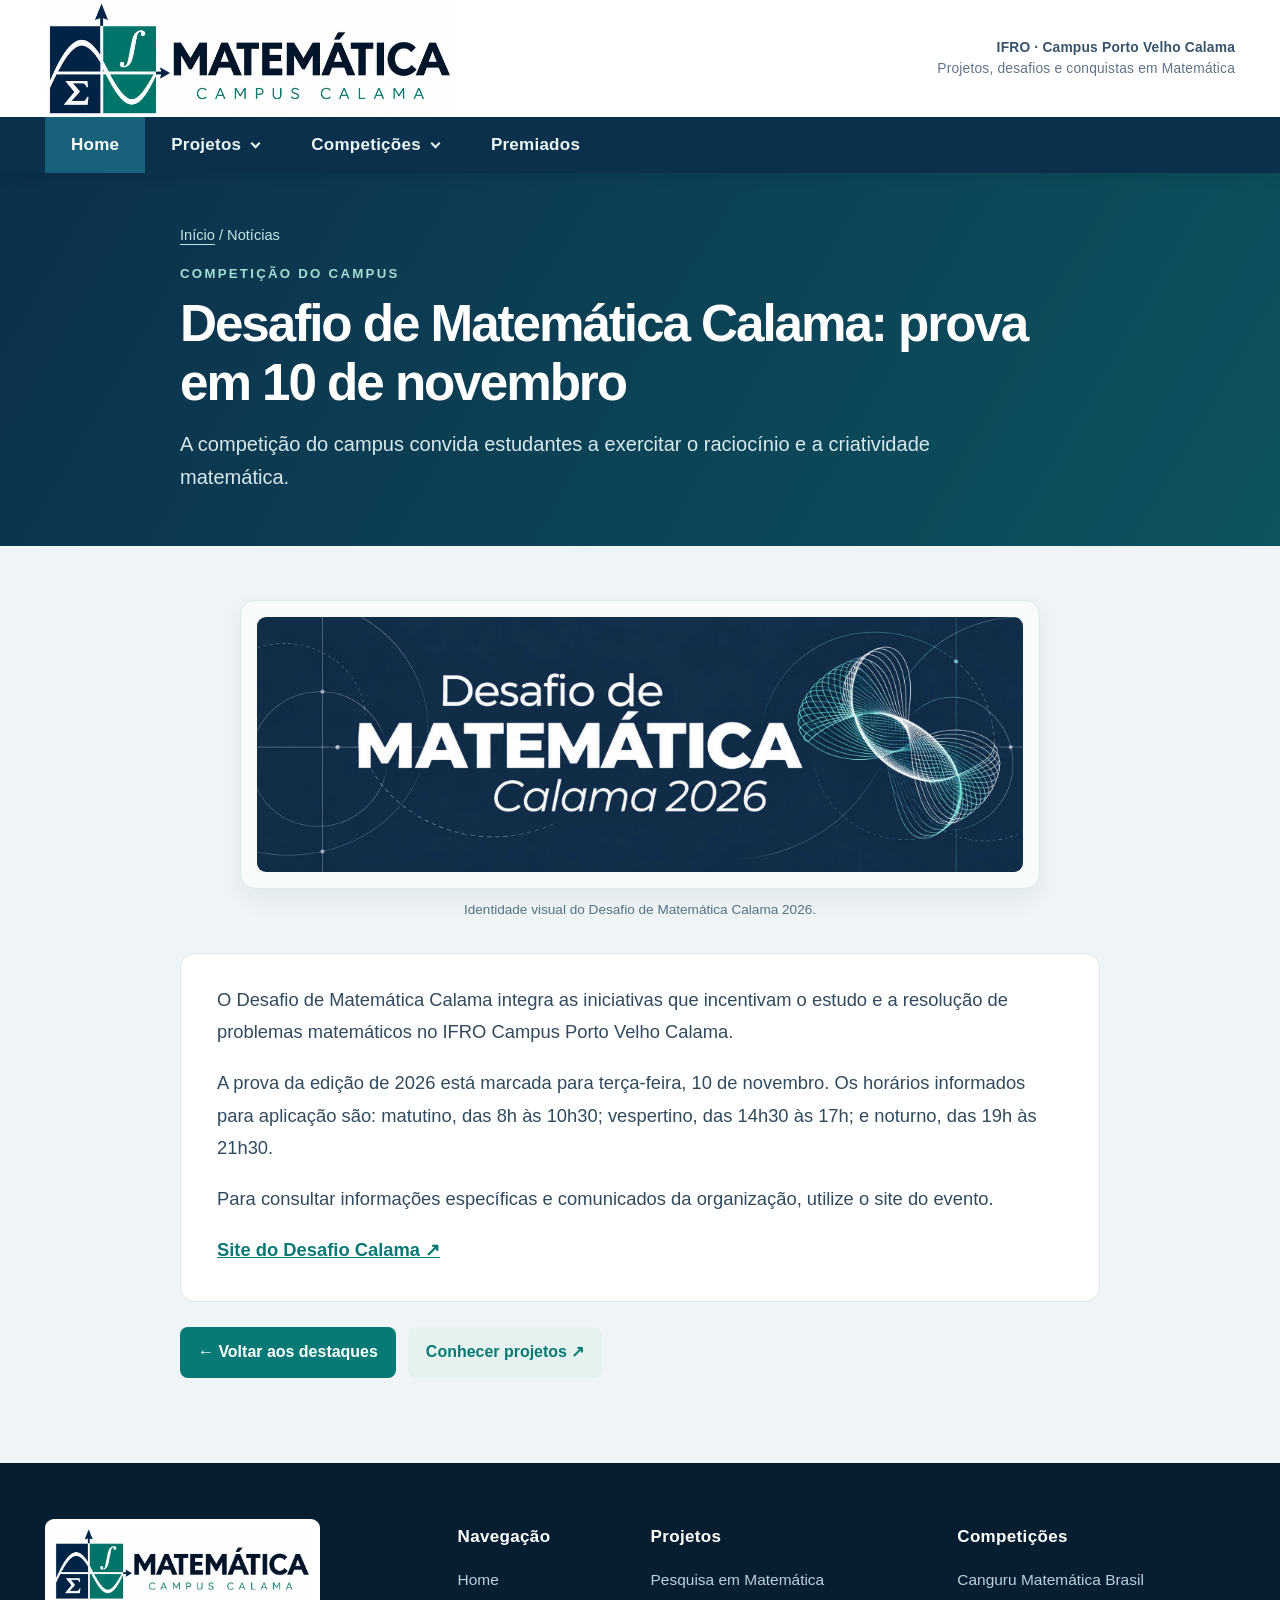
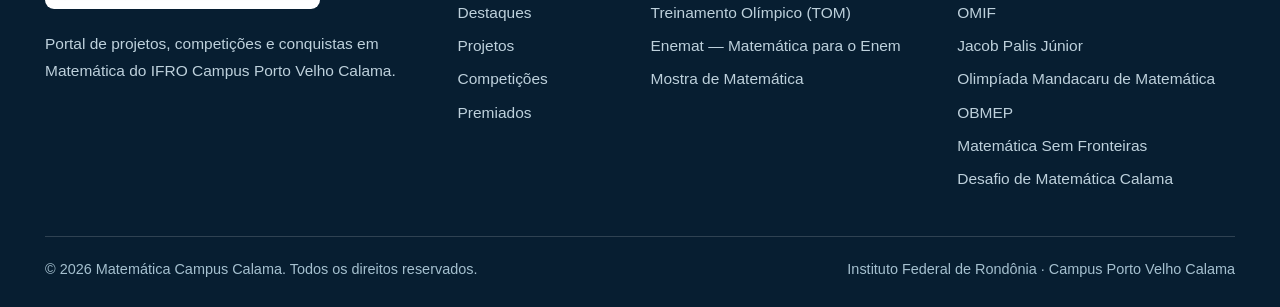
==== noticia.html @ 4b0369ba "Versão Inicial" ====
<!DOCTYPE html>

<html lang="pt-BR">
<head>
<meta charset="utf-8"/>
<meta content="width=device-width, initial-scale=1" name="viewport"/>
<meta content="#0a2941" name="theme-color"/>
<meta content="Projetos, competições e notícias da Matemática no IFRO Campus Porto Velho Calama. Conheça o TOM, as olimpíadas e o Desafio Calama." name="description"/>
<title>Notícia | Matemática Campus Calama</title>
<link href="style.css" rel="stylesheet"/>
<link as_="image" href="imagens/logo-matematica-calama.webp" rel="preload"/></head>
<body>
<a class="skip-link" href="#conteudo">Pular para o conteúdo</a>
<!-- Cabeçalho sem a antiga barra superior -->
<header class="site-header" id="inicio">
<div class="container header-body">
<a aria-label="Matemática Campus Calama — início" class="brand" href="index.html">
<img alt="Matemática Campus Calama" height="458" src="imagens/logo-matematica-calama.webp" width="1600"/>
</a>
<div class="header-caption">
<strong>IFRO · Campus Porto Velho Calama</strong>
<span>Projetos, desafios e conquistas em Matemática</span>
</div>
<button aria-controls="main-navigation" aria-expanded="false" aria-label="Abrir menu" class="mobile-toggle" type="button">
<span></span><span></span><span></span>
</button>
</div>
<nav aria-label="Navegação principal" class="site-nav" id="main-navigation">
<div class="container">
<ul class="nav-list">
<li class="nav-item"><a aria-current="page" class="nav-link active" href="index.html">Home</a></li>
<li class="nav-item has-dropdown">
<button aria-controls="menu-projetos" aria-expanded="false" class="nav-link nav-button" data-menu-toggle="" type="button">Projetos <span aria-hidden="true" class="chevron"></span></button>
<div class="dropdown-panel" id="menu-projetos">
<div class="menu-group"><strong>Pesquisa</strong><a data-pending-page="Pesquisa em Matemática" href="pesquisa.html">Em breve</a></div>
<div class="menu-group"><strong>Ensino</strong><a href="tom.html">Treinamento Olímpico em Matemática (TOM)</a><a data-pending-page="Enemat — Matemática para o Enem" href="enemat-matematica-enem.html">Enemat — Matemática para o Enem</a></div>
<div class="menu-group"><strong>Extensão</strong><a data-pending-page="Mostra de Matemática" href="mostra-matematica.html">Mostra de Matemática (Dia Nacional da Matemática)</a></div>
</div>
</li>
<li class="nav-item has-dropdown">
<button aria-controls="menu-competicoes" aria-expanded="false" class="nav-link nav-button" data-menu-toggle="" type="button">Competições <span aria-hidden="true" class="chevron"></span></button>
<div class="dropdown-panel competition-dropdown" id="menu-competicoes">
<a data-pending-page="Concurso Canguru de Matemática Brasil" href="canguru.html">Concurso Canguru de Matemática Brasil</a>
<a data-pending-page="Olimpíada de Matemática das Instituições Federais (OMIF)" href="omif.html">Olimpíada de Matemática das Instituições Federais (OMIF)</a>
<a data-pending-page="Competição Jacob Palis Júnior" href="jacob-palis-junior.html">Competição Jacob Palis Júnior</a>
<a data-pending-page="Olimpíada Mandacaru de Matemática" href="olimpiada-mandacaru.html">Olimpíada Mandacaru de Matemática</a>
<a data-pending-page="OBMEP" href="obmep.html">Olimpíada Brasileira de Matemática das Escolas Públicas (OBMEP)</a>
<a data-pending-page="Matemática Sem Fronteiras" href="matematica-sem-fronteiras.html">Matemática Sem Fronteiras</a>
<a data-alt-url="https://desafiomatematicacalama.netlify.app/" data-pending-page="Desafio de Matemática Calama" href="desafio-calama.html">Desafio de Matemática Calama</a>
</div>
</li>
<li class="nav-item"><a class="nav-link" data-pending-page="Premiados" href="premiados.html">Premiados</a></li>
</ul>
</div>
</nav>
</header>

<main id="conteudo">
<section class="story-hero"><div class="container story-container">
<p class="breadcrumbs"><a href="index.html#destaques">Início</a> / Notícias</p>
<p class="eyebrow light" id="story-category">MATEMÁTICA NO IFRO CALAMA</p>
<h1 id="story-title">Notícias</h1>
<p class="story-lead" id="story-lead">Atividades e notícias do Campus Calama.</p>
</div></section>
<section class="story-section"><div class="container story-container">

  <div class="story-image-frame">
    <img alt="" class="story-image" decoding="async"
         id="story-image" loading="eager"/>
</div>

<p class="story-caption" id="story-caption"></p>
<article class="story-article" id="story-content"></article>
<nav aria-label="Links relacionados" class="story-actions">
<a href="index.html#destaques">← Voltar aos destaques</a>
<a href="index.html#projetos">Conhecer projetos ↗</a>
</nav>
</div></section>
</main><footer class="footer">
<div class="container footer-layout">
<div class="footer-brand">
<img alt="Matemática Campus Calama" height="458" src="imagens/logo-matematica-calama.webp" width="1600"/>
<p>Portal de projetos, competições e conquistas em Matemática do IFRO Campus Porto Velho Calama.</p>
</div>
<div class="footer-col">
<h2>Navegação</h2>
<a href="index.html">Home</a>
<a href="#destaques">Destaques</a>
<a href="#projetos">Projetos</a>
<a href="#competicoes">Competições</a>
<a data-pending-page="Premiados" href="premiados.html">Premiados</a>
</div>
<div class="footer-col">
<h2>Projetos</h2>
<a data-pending-page="Pesquisa em Matemática" href="pesquisa.html">Pesquisa em Matemática</a>
<a href="tom.html">Treinamento Olímpico (TOM)</a>
<a data-pending-page="Enemat — Matemática para o Enem" href="enemat-matematica-enem.html">Enemat — Matemática para o Enem</a>
<a data-pending-page="Mostra de Matemática" href="mostra-matematica.html">Mostra de Matemática</a>
</div>
<div class="footer-col footer-competitions">
<h2>Competições</h2>
<a data-pending-page="Concurso Canguru de Matemática Brasil" href="canguru.html">Canguru Matemática Brasil</a>
<a data-pending-page="Olimpíada de Matemática das Instituições Federais (OMIF)" href="omif.html">OMIF</a>
<a data-pending-page="Competição Jacob Palis Júnior" href="jacob-palis-junior.html">Jacob Palis Júnior</a>
<a data-pending-page="Olimpíada Mandacaru de Matemática" href="olimpiada-mandacaru.html">Olimpíada Mandacaru de Matemática</a>
<a data-pending-page="OBMEP" href="obmep.html">OBMEP</a>
<a data-pending-page="Matemática Sem Fronteiras" href="matematica-sem-fronteiras.html">Matemática Sem Fronteiras</a>
<a data-alt-url="https://desafiomatematicacalama.netlify.app/" data-pending-page="Desafio de Matemática Calama" href="desafio-calama.html">Desafio de Matemática Calama</a>
</div>
</div>
<div class="container footer-bottom">
<span>© <span id="copyright-year">2026</span> Matemática Campus Calama. Todos os direitos reservados.</span>
<span>Instituto Federal de Rondônia · Campus Porto Velho Calama</span>
</div>
</footer>
<!-- Para páginas ainda não criadas: mantém os links planejados sem apresentar erro 404. -->
<dialog aria-labelledby="pending-title" class="pending-dialog" id="pending-dialog">
<button aria-label="Fechar aviso" class="dialog-close" data-close-dialog="" type="button">×</button>
<div aria-hidden="true" class="dialog-symbol">∑</div>
<p class="eyebrow">MATEMÁTICA CAMPUS CALAMA</p>
<h2 id="pending-title">Página em preparação</h2>
<p>Estamos preparando a página <strong id="pending-name"></strong> para reunir informações, orientações e links úteis.</p>
<div class="dialog-actions"><a class="button button-navy" hidden="" href="#" id="pending-alt" rel="noopener noreferrer" target="_blank">Visitar site do evento ↗</a><button class="button button-light" data-close-dialog="" type="button">Voltar à página</button></div>
</dialog>

<script>(() => {
  const artigos = {
    'desafio-2026': {
      categoria:'COMPETIÇÃO DO CAMPUS',
      titulo:'Desafio de Matemática Calama: prova em 10 de novembro',
      subtitulo:'A competição do campus convida estudantes a exercitar o raciocínio e a criatividade matemática.',
      imagem:'imagens/desafio-calama-banner.webp',
      legenda:'Identidade visual do Desafio de Matemática Calama 2026.',
      largo:true,
      paragrafos:[
        'O Desafio de Matemática Calama integra as iniciativas que incentivam o estudo e a resolução de problemas matemáticos no IFRO Campus Porto Velho Calama.',
        'A prova da edição de 2026 está marcada para terça-feira, 10 de novembro. Os horários informados para aplicação são: matutino, das 8h às 10h30; vespertino, das 14h30 às 17h; e noturno, das 19h às 21h30.',
        'Para consultar informações específicas e comunicados da organização, utilize o site do evento.'
      ],
      link:{url:'https://desafiomatematicacalama.netlify.app/',texto:'Site do Desafio Calama ↗'}
    },
    'tom': {
      categoria:'PROJETO DE ENSINO',
      titulo:'TOM: Treinamento Olímpico em Matemática',
      subtitulo:'Treinamento extracurricular de Matemática com ênfase na resolução de problemas.',
      imagem:'imagens/tom.jpeg',
      legenda:'Registro de atividade com estudantes e professores no campus.',
      paragrafos:[
        'O Treinamento Olímpico em Matemática (TOM) é um projeto de ensino do IFRO Campus Porto Velho Calama voltado ao aprofundamento de conhecimentos matemáticos e à preparação dos estudantes para olimpíadas e competições.',
        'As atividades exploram problemas de Álgebra, Geometria, Combinatória e Teoria dos Números. As aulas incentivam investigação, criatividade e participação ativa dos estudantes.',
        'A página específica do TOM reúne informações sobre a metodologia e as orientações de participação.'
      ],
      link:{url:'tom.html',texto:'Conhecer o TOM ↗'}
    },
    'msf': {
      categoria:'COMPETIÇÃO POR EQUIPES',
      titulo:'Matemática Sem Fronteiras: aprender em equipe',
      subtitulo:'Uma experiência de resolução coletiva de problemas matemáticos.',
      imagem:'imagens/msf.jpeg',
      legenda:'Registro de estudantes e professores em atividade acadêmica.',
      paragrafos:[
        'A Matemática Sem Fronteiras é uma competição baseada na solução de problemas por equipes. Os participantes precisam dialogar, desenvolver estratégias e construir respostas coletivamente.',
        'No Campus Porto Velho Calama, a participação em competições como essa complementa o trabalho desenvolvido em projetos de ensino e estimula o interesse pela Matemática.',
        'As orientações de participação e as datas de cada edição devem ser conferidas nos comunicados oficiais da competição.'
      ],
      link:{url:'index.html#competicoes',texto:'Ver competições ↗'}
    },
    'mostra': {
      categoria:'EXTENSÃO',
      titulo:'Mostra de Matemática: aprender com jogos e experiências',
      subtitulo:'Uma oportunidade para aproximar a Matemática de diferentes públicos.',
      imagem:'imagens/mostra_matematica.jpeg',
      legenda:'Registro de professores com jogos e materiais matemáticos no campus.',
      paragrafos:[
        'A Mostra de Matemática é uma iniciativa de extensão relacionada ao Dia Nacional da Matemática e à valorização do conhecimento matemático.',
        'Jogos, materiais manipuláveis e outras atividades ajudam a apresentar conceitos de forma participativa, aproximando estudantes, professores e visitantes.',
        'Novas informações e registros poderão ser divulgados nesta página conforme a organização de cada edição.'
      ],
      link:{url:'index.html#projetos',texto:'Ver projetos ↗'}
    }
  };


  const parametros = new URLSearchParams(window.location.search);
  const chave = parametros.get('slug') || 'desafio-2026';
  const art = artigos[chave] || artigos['desafio-2026'];
  document.title = `${art.titulo} | Matemática Campus Calama`;
  document.getElementById('story-category').textContent=art.categoria;
  document.getElementById('story-title').textContent=art.titulo;
  document.getElementById('story-lead').textContent=art.subtitulo;
  const foto=document.getElementById('story-image');
  foto.src=art.imagem; foto.alt=art.legenda;
  if(art.largo) foto.classList.add('story-image-wide');
  document.getElementById('story-caption').textContent=art.legenda;
  const conteudo=document.getElementById('story-content');
  art.paragrafos.forEach(par => { const p=document.createElement('p');p.textContent=par;conteudo.appendChild(p); });
  const rel=document.createElement('p');
  const link=document.createElement('a');link.href=art.link.url;link.textContent=art.link.texto;link.style.cssText='color:#087a75;font-weight:750;text-decoration:underline;';
  if(link.href.startsWith('http')){link.target='_blank';link.rel='noopener noreferrer';}
  rel.appendChild(link);conteudo.appendChild(rel);

  const menuButton=document.querySelector('.mobile-toggle');
  const siteNav=document.querySelector('.site-nav');
  const submenuButtons=[...document.querySelectorAll('[data-menu-toggle]')];
  function closeSubmenus(except=null){submenuButtons.forEach(button=>{if(button!==except){button.setAttribute('aria-expanded','false');button.closest('.has-dropdown').classList.remove('is-open');}});}
  menuButton?.addEventListener('click',()=>{const open=menuButton.getAttribute('aria-expanded')!=='true';menuButton.setAttribute('aria-expanded',String(open));menuButton.setAttribute('aria-label',open?'Fechar menu':'Abrir menu');siteNav.classList.toggle('nav-open',open);if(!open)closeSubmenus();});
  submenuButtons.forEach(button=>button.addEventListener('click',()=>{const open=button.getAttribute('aria-expanded')==='true';closeSubmenus(button);button.setAttribute('aria-expanded',String(!open));button.closest('.has-dropdown').classList.toggle('is-open',!open);}));
  document.addEventListener('click',e=>{if(!e.target.closest('.site-nav'))closeSubmenus();});
  document.addEventListener('keydown',e=>{if(e.key==='Escape'){closeSubmenus();if(siteNav.classList.contains('nav-open'))menuButton.click();}});
  siteNav.querySelectorAll('a').forEach(link=>link.addEventListener('click',()=>{closeSubmenus();if(siteNav.classList.contains('nav-open'))menuButton.click();}));
  const dialog=document.getElementById('pending-dialog');const dialogName=document.getElementById('pending-name');const altLink=document.getElementById('pending-alt');
  document.querySelectorAll('[data-pending-page]').forEach(link=>link.addEventListener('click',e=>{e.preventDefault();dialogName.textContent=link.dataset.pendingPage;const alt=link.dataset.altUrl;altLink.hidden=!alt;if(alt)altLink.href=alt;if(typeof dialog.showModal==='function')dialog.showModal();else dialog.setAttribute('open','');}));
  document.querySelectorAll('[data-close-dialog]').forEach(b=>b.addEventListener('click',()=>dialog.close()));
  dialog?.addEventListener('click',e=>{if(e.target===dialog)dialog.close();});
  document.getElementById('copyright-year').textContent=new Date().getFullYear();
})();</script></body>
</html>
---- style.css ----
/* MATEMÁTICA CAMPUS CALAMA | Home 2026
   Identidade: azul-marinho, verde-petróleo, areia e dourado discreto. */
:root {
  --navy: #0b304b;
  --deep: #081e31;
  --ocean: #124a63;
  --teal: #087a75;
  --teal-light: #cce8e4;
  --gold: #d7b66f;
  --ink: #173248;
  --muted: #607388;
  --cream: #fbf7ef;
  --mist: #eff5f6;
  --line: #dce6e9;
  --paper: #ffffff;
  --radius: 17px;
  --shadow: 0 18px 50px rgba(7,35,57,.09);
}
* { box-sizing: border-box; }
html { scroll-behavior: smooth; scroll-padding-top: 85px; }
body { margin:0; font-family: 'Segoe UI', 'Helvetica Neue', Arial, sans-serif; color:var(--ink); background:#fff; font-size:16px; line-height:1.6; }
img { display:block; max-width:100%; }
a { color:inherit; text-decoration:none; }
button { font:inherit; cursor:pointer; }
a:focus-visible, button:focus-visible { outline:3px solid #dfae56; outline-offset:3px; }
[hidden] {display:none!important;}
.container { width:min(1190px, calc(100% - 56px)); margin-inline:auto; }
.skip-link {position:fixed; top:-100px; left:16px; z-index:200; background:#fff; color:var(--ink); padding:12px 18px; border-radius:8px;}
.skip-link:focus {top:12px;}
.section-space {padding:86px 0 98px;}
.eyebrow {font-size:.73rem; font-weight:800; color:var(--teal); letter-spacing:.17em; text-transform:uppercase; margin:0 0 10px;}
.eyebrow.light { color:#a4ddd2; }
/* HEADER: sem a antiga tarja azul superior */
.site-header { position:relative; z-index:30; background:#fff; }
.header-body { min-height:116px; display:flex; align-items:center; gap:24px; justify-content:space-between; }
.brand {display:inline-flex; flex:0 1 410px; align-items:center;}
.brand img {width:100%; height:auto; max-width:410px;}
.header-caption {display:flex; flex-direction:column; align-items:flex-end; gap:1px; color:var(--muted); font-size:.81rem; line-height:1.45; text-align:right; letter-spacing:.015em;}
.header-caption strong {color:#365369; font-weight:650;}
.mobile-toggle {display:none; width:44px; height:42px; align-items:center; flex-direction:column; justify-content:center; gap:5px; border:1px solid #d7e4e8; border-radius:9px; background:#fff;}
.mobile-toggle span {width:19px; height:2px; border-radius:4px; background:var(--navy);}
.site-nav {background:var(--navy); box-shadow:0 7px 12px rgba(6,25,40,.075);}
.nav-list {margin:0; padding:0; display:flex; list-style:none; align-items:stretch;}
.nav-item {position:relative;}
.nav-link {background:transparent; color:#e9f6f7; border:0; min-height:56px; padding:0 26px; display:inline-flex; align-items:center; gap:11px; font-size:.88rem; font-weight:650; letter-spacing:.015em;}
.nav-link:hover, .nav-link.active, .nav-item.is-open>.nav-link, .nav-link:focus-visible {background:#17617a; color:#fff;}
.nav-button {white-space:nowrap;}
.chevron {display:inline-block; width:7px; height:7px; border-right:2px solid currentColor; border-bottom:2px solid currentColor; transform:translateY(-2px) rotate(45deg); transition:transform .2s;}
.nav-item.is-open .chevron {transform:translateY(1px) rotate(225deg);}
.dropdown-panel {position:absolute; top:100%; left:0; background:#fff; color:var(--ink); min-width:342px; max-width:min(470px,95vw); max-height:71vh; overflow-y:auto; box-shadow:0 20px 45px rgba(9,37,57,.2); padding:12px; border:1px solid var(--line); border-radius:0 0 13px 13px; visibility:hidden; opacity:0; transform:translateY(-7px); pointer-events:none; transition:opacity .15s,transform .15s;}
.nav-item.is-open>.dropdown-panel, .nav-item:hover>.dropdown-panel, .nav-item:focus-within>.dropdown-panel {opacity:1; visibility:visible; transform:translateY(0); pointer-events:auto;}
.menu-group {display:grid; gap:3px; padding:6px 5px 13px; border-bottom:1px solid #e8eef0;}
.menu-group:last-child {border:0; padding-bottom:5px;}
.menu-group strong {font-size:.69rem; color:var(--teal); letter-spacing:.12em; text-transform:uppercase; padding:5px 9px 3px;}
.dropdown-panel a {display:block; color:#2a485b; padding:8px 10px; font-size:.86rem; line-height:1.4; border-radius:7px;}
.dropdown-panel a:hover, .dropdown-panel a:focus-visible {background:#ecf5f4; color:#006c69;}
.competition-dropdown {min-width:450px;}
/* HERO: sua própria composição, sem CTAs nem botões de calendário */
.hero {position:relative; overflow:hidden; background:linear-gradient(115deg,#081f35 3%,#0e3b57 63%,#0a5964 130%); color:#fff; isolation:isolate;}
.hero:before {content:""; position:absolute; inset:0; background:radial-gradient(circle at 80% 12%,rgba(96,180,175,.14),transparent 35%),radial-gradient(circle at -15% 95%,rgba(37,108,144,.19),transparent 40%); pointer-events:none;}
.hero-content {position:relative; z-index:1; min-height:370px; display:flex; flex-direction:column; align-items:flex-start; justify-content:center; padding:65px 0 68px;}
.hero h1 {font-size:clamp(2.35rem,4vw,4.25rem); line-height:1.08; letter-spacing:-.038em; font-weight:760; margin:4px 0 21px; max-width:780px;}
.hero h1 em {font-style:normal; color:#a9e2d6;}
.hero-content>p:not(.eyebrow) {font-size:clamp(.99rem,1.22vw,1.14rem); line-height:1.75; color:#d4e6eb; max-width:610px; margin:0;}
.hero-ornament {position:absolute; right:-25px; top:-45px; height:116%; width:min(44%,560px); opacity:.65; pointer-events:none; z-index:0;}
.hero-ornament svg {width:100%; height:100%;}
/* SECTION HEADINGS */
.section-title {margin:0 0 30px;}
.section-title h2 {font-size:clamp(1.88rem,2.75vw,2.75rem); font-weight:760; line-height:1.17; margin:0 0 12px; color:var(--navy); letter-spacing:-.035em;}
.section-title>p:last-child {color:var(--muted); max-width:665px; margin:0; font-size:1rem;}
.section-title-narrow {margin-bottom:35px;}
.section-title-light h2 {color:white;}
.section-title-light>p:last-child {color:#c4dfe6;}
/* DESTAQUES: mosaico com quatro espaços, ao lado do calendário */
.spotlights {background:var(--mist);}
.spotlights-layout {display:grid; grid-template-columns:minmax(0,1.74fr) minmax(290px,.82fr); align-items:start; gap:34px;}
.spotlights-primary {min-width:0;}
.spotlights-mosaic {display:grid; grid-template-columns:repeat(2,minmax(0,1fr)); gap:16px;}
.mosaic-card {background:#fff; border:1px solid #deeaec; overflow:hidden; border-radius:15px; box-shadow:0 10px 25px rgba(7,35,57,.045); display:flex; flex-direction:column; min-width:0; transition:transform .2s,box-shadow .2s;}
.mosaic-card:hover {transform:translateY(-3px); box-shadow:0 18px 38px rgba(9,40,60,.11);}
.mosaic-visual {height:150px; position:relative; overflow:hidden; display:grid; place-items:center; isolation:isolate;}
.mosaic-visual:after {content:""; position:absolute; width:190px; height:190px; border-radius:50%; right:-32px; top:-78px; border:1px solid rgba(255,255,255,.23); box-shadow:0 0 0 25px rgba(255,255,255,.045),0 0 0 51px rgba(255,255,255,.035); z-index:0;}
.mosaic-visual-photo {background:#fafafa;}
.mosaic-visual-photo img {display:block; width:100%; height:100%; object-fit:cover; object-position:center;}
.mosaic-visual-photo:after {display:none;}
.mosaic-visual-news {background:linear-gradient(125deg,#0e4260,#087d7b); color:#d2f3ee;}
.mosaic-visual-tom {background:linear-gradient(125deg,#102e48,#244b65); color:#fff;}
.mosaic-visual-awards {background:linear-gradient(125deg,#e6d3a8,#bca069); color:#16364e;}
.mosaic-visual-awards:after {border-color:rgba(255,255,255,.43); box-shadow:0 0 0 27px rgba(255,255,255,.11),0 0 0 50px rgba(255,255,255,.085);}
.mosaic-glyph {font-family:Georgia,serif; font-weight:500; font-size:5.6rem; line-height:1; letter-spacing:-.08em; text-shadow:0 8px 30px rgba(0,0,0,.08); z-index:1;}
.mosaic-tom-text {font-size:4.6rem; letter-spacing:.06em; font-weight:600;}
.mosaic-visual-tag {position:absolute; bottom:12px; left:16px; font-size:.58rem; font-weight:800; letter-spacing:.15em; z-index:2;}
.mosaic-body {padding:21px 23px 24px; flex:1; display:flex; flex-direction:column; align-items:flex-start;}
.mosaic-body h3 {font-size:1.32rem; line-height:1.22; letter-spacing:-.025em; margin:9px 0 10px; font-weight:750; color:var(--navy);}
.mosaic-body p {font-size:.86rem; color:var(--muted); line-height:1.62; margin:0 0 19px;}
.mosaic-link {margin-top:auto; font-size:.83rem; font-weight:790; color:var(--teal); display:inline-flex; align-items:center; gap:6px;}
.mosaic-link:hover {text-decoration:underline;}
.mosaic-featured {border-color:#c6d9da;}
.mosaic-featured .mosaic-body h3 {font-size:1.43rem;}
/* CALENDÁRIO */
.calendar {border:1px solid #d7e4e9; border-radius:15px; overflow:hidden; background:white; box-shadow:0 12px 34px rgba(16,43,64,.05);}
.calendar-head {padding:29px 28px 22px; background:var(--navy); color:#fff;}
.calendar-head .eyebrow {color:#97d9cf;}
.calendar-head h2 {font-size:1.68rem; line-height:1.2; letter-spacing:-.03em; margin:5px 0;}
.calendar-head p {font-size:.83rem; color:#c7dce4; margin:0;}
.calendar-event {display:grid; grid-template-columns:59px minmax(0,1fr); gap:15px; padding:24px 22px; border-bottom:1px solid #e6edef;}
.calendar-date {text-align:center; align-self:start; color:var(--teal); display:flex; flex-direction:column; line-height:1.02; margin-top:2px;}
.calendar-date span {letter-spacing:.1em; font-size:.63rem; font-weight:750;}
.calendar-date strong {font-size:2.05rem; margin:1px 0 4px; font-weight:770; color:var(--navy);}
.calendar-date small {color:var(--muted); font-size:.65rem;}
.calendar-info small {font-size:.62rem; color:var(--teal); letter-spacing:.06em; font-weight:780; text-transform:uppercase;}
.calendar-info h3 {font-size:.9rem; color:var(--navy); margin:5px 0 4px; line-height:1.34;}
.calendar-info h3 a:hover {color:var(--teal); text-decoration:underline;}
.calendar-info p {margin:0; color:var(--muted); font-size:.79rem; line-height:1.47;}
.calendar-no-upcoming {margin:0; background:#f7fafb; padding:18px 24px; font-size:.82rem; color:var(--muted);}
/* PROJETOS: verde-acinzentado elegante, alternando com a seção anterior */
.projects {background:linear-gradient(125deg,#e3eee9 0%,#d8e9e5 100%);}
.projects-grid {display:grid; grid-template-columns:repeat(4,minmax(0,1fr)); gap:18px;}
.project-card {border:1px solid #ccdfda; border-radius:15px; background:#fff; display:flex; flex-direction:column; align-items:flex-start; padding:28px 24px 24px; min-height:320px; transition:transform .2s,box-shadow .2s;}
.project-card:hover {transform:translateY(-4px); box-shadow:0 16px 35px rgba(27,39,41,.08);}
.project-icon {height:53px; min-width:53px; padding:0 8px; display:inline-grid; place-items:center; border-radius:13px; color:var(--teal); background:#ebf6f3; font-family:Georgia,serif; font-size:1.7rem; margin-bottom:19px;}
.project-card-featured {background:#f5faf9; border-color:#c9e5df;}
.project-card h3 {color:var(--navy); font-size:1.29rem; letter-spacing:-.025em; line-height:1.3; margin:8px 0 11px;}
.project-card p {color:var(--muted); font-size:.88rem; line-height:1.65; margin:0 0 20px;}
.text-arrow {color:var(--teal); font-size:.84rem; font-weight:760; margin-top:auto;}
.text-arrow:hover {text-decoration:underline;}
/* COMPETIÇÕES: seção escura diferenciada */
.competitions {background:linear-gradient(130deg,#092942,#0b3c55 70%,#0a4c5b); color:white;}
.competitions .eyebrow {color:#95d9cf;}
.competitions-grid {display:grid; grid-template-columns:repeat(3,minmax(0,1fr)); gap:18px;}
.competition-card {background:rgba(255,255,255,.965); border:1px solid rgba(255,255,255,.55); color:var(--ink); border-radius:14px; padding:23px 24px 25px; min-height:265px; display:flex; flex-direction:column; align-items:flex-start; transition:transform .2s, box-shadow .2s;}
.competition-card:hover {transform:translateY(-4px); box-shadow:0 19px 35px rgba(0,0,0,.16);}
.competition-mark {width:100%; display:flex; justify-content:space-between; align-items:center; font-size:.65rem; font-weight:800; color:#81949f; padding-bottom:19px; border-bottom:1px solid #e6edf0;}
.competition-mark i {font-style:normal; display:grid; place-items:center; min-width:45px; padding:7px 9px; border-radius:6px; background:#e9f5f3; color:var(--teal); font-weight:800; letter-spacing:.02em; font-size:.74rem;}
.competition-card h3 {font-size:1.3rem; color:var(--navy); line-height:1.34; letter-spacing:-.02em; margin:18px 0 10px;}
.competition-card p {color:var(--muted); margin:0 0 24px; font-size:.86rem;}
.competition-card a {font-size:.85rem; font-weight:780; color:var(--teal); margin-top:auto;}
.competition-card a:hover {text-decoration:underline;}
/* PREMIADOS: área inteira é um link */
.awards {background:#e9f2f1; border-top:1px solid #d5e9e5;}
.awards-link {display:block; padding:60px 0 65px; transition:background .2s;}
.awards-link:hover {background:#e0eeeb;}
.awards-layout {display:grid; grid-template-columns:110px minmax(0,1fr) 70px; align-items:center; gap:28px;}
.awards-icon {display:grid; place-items:center; width:105px; height:105px; border-radius:50%; background:#d8ece7; border:2px solid #9bd0c6; color:var(--teal); font-size:3.7rem; line-height:1;}
.awards h2 {font-size:2.5rem; color:var(--navy); margin:0 0 10px; line-height:1.16; letter-spacing:-.04em;}
.awards p:not(.eyebrow) {max-width:690px; margin:0; color:#4d6878;}
.awards-go {font-size:2.6rem; display:grid; place-items:center; width:68px; height:68px; border-radius:50%; color:#fff; background:var(--teal); transition:transform .2s;}
.awards-link:hover .awards-go {transform:translate(3px,-3px);}
/* FOOTER: navegação completa para páginas atuais e futuras */
.footer {background:#071e31; color:#dceaf0; padding-top:56px;}
.footer-layout {display:grid; grid-template-columns:minmax(0,1.45fr) minmax(100px,.62fr) minmax(190px,1.05fr) minmax(195px,1.05fr); gap:29px; padding-bottom:46px;}
.footer-brand img {width:275px; max-width:100%; height:auto; padding:8px; background:#fff; border-radius:9px; margin-bottom:21px;}
.footer-brand p {font-size:.87rem; color:#bed1dc; max-width:390px; line-height:1.75; margin:0;}
.footer-col {display:flex; flex-direction:column; gap:10px;}
.footer-col h2 {color:#fff; margin:4px 0 7px; font-size:.91rem; letter-spacing:.02em;}
.footer-col a {font-size:.8rem; color:#bed1dc; line-height:1.5;}
.footer-col a:hover {color:#fff; text-decoration:underline;}
.footer-bottom {display:flex; justify-content:space-between; flex-wrap:wrap; gap:12px; padding:21px 0 25px; border-top:1px solid rgba(255,255,255,.16); color:#a5c0cf; font-size:.77rem;}
/* PÁGINAS EM PREPARAÇÃO */
.pending-dialog {max-width:min(465px,calc(100vw - 30px)); width:100%; border:0; padding:34px; border-radius:17px; color:var(--ink); background:#fff; box-shadow:0 25px 90px #06172755;}
.pending-dialog::backdrop {background:rgba(3,21,35,.67);}
.pending-dialog .eyebrow {margin-bottom:6px;}
.pending-dialog h2 {font-size:1.7rem; color:var(--navy); margin:4px 0 13px;}
.pending-dialog p:not(.eyebrow) {margin:0; color:var(--muted);}
.dialog-close {position:absolute; top:12px; right:14px; border:0; background:transparent; font-size:1.9rem; color:#62798b;}
.dialog-symbol {width:53px; height:53px; background:#e5f4f0; color:var(--teal); display:grid; place-items:center; border-radius:12px; font-size:2rem; margin-bottom:18px;}
.dialog-actions {display:flex; gap:10px; flex-wrap:wrap; margin-top:26px;}
/* RESPONSIVIDADE */
@media (max-width:1100px) {
  .spotlights-layout {grid-template-columns:minmax(0,1.6fr) minmax(265px,.9fr); gap:20px;}
  .footer-layout {grid-template-columns:repeat(2,minmax(0,1fr)); gap:28px;}
  .footer-brand {grid-column:1/-1;}
  .projects-grid {grid-template-columns:repeat(2,minmax(0,1fr));}
  .project-card {min-height:282px;}
  .hero-ornament {width:48%; right:-75px;}
}
@media (max-width:850px) {
  .container {width:min(100% - 36px,1190px);}
  .header-body {min-height:100px; gap:12px;}
  .brand {flex-basis:325px;}
  .header-caption {font-size:.74rem;}
  .spotlights-layout {grid-template-columns:1fr;}
  .calendar {display:block;}
  .competitions-grid {grid-template-columns:repeat(2,minmax(0,1fr));}
  .hero-ornament {width:52%; opacity:.3;}
  .footer-layout {gap:26px;}
}
@media (max-width:680px) {
  html {scroll-padding-top:70px;}
  .section-space {padding:58px 0 70px;}
  .container {width:calc(100% - 32px);}
  .header-body {min-height:79px;}
  .brand {flex:0 1 265px;}
  .brand img {max-width:245px;}
  .header-caption {display:none;}
  .mobile-toggle {display:flex; flex-shrink:0;}
  .site-nav {display:none; position:absolute; top:100%; width:100%; box-shadow:0 20px 40px #041c2d2d;}
  .site-nav.nav-open {display:block;}
  .nav-list {display:flex; flex-direction:column; padding:10px 0 15px;}
  .nav-link {display:flex; width:100%; justify-content:space-between; padding:0 16px; min-height:47px;}
  .dropdown-panel {position:static; max-width:none; min-width:0; max-height:none; padding:0; box-shadow:none; border-radius:8px; border:0; transform:none; opacity:1; visibility:visible; pointer-events:auto; display:none; margin:0 9px 7px;}
  .nav-item.is-open>.dropdown-panel {display:block;}
  .nav-item:not(.is-open):hover>.dropdown-panel, .nav-item:not(.is-open):focus-within>.dropdown-panel {display:none;}
  .competition-dropdown {min-width:0;}
  .hero-content {min-height:314px; padding:45px 0 51px;}
  .hero h1 {font-size:clamp(2.12rem,9vw,3.5rem); margin-bottom:17px;}
  .hero-content>p:not(.eyebrow) {font-size:.98rem;}
  .hero-ornament {width:73%; opacity:.15; right:-130px;}
  .spotlights-mosaic {grid-template-columns:1fr; gap:14px;}
  .mosaic-visual {height:165px;}
  .mosaic-body {padding:22px;}
  .calendar-event {padding:21px;}
  .projects-grid, .competitions-grid {grid-template-columns:1fr; gap:13px;}
  .project-card, .competition-card {min-height:0; padding:23px;}
  .project-card h3, .competition-card h3 {font-size:1.28rem;}
  .project-icon {margin-bottom:13px;}
  .awards-link {padding:42px 0;}
  .awards-layout {grid-template-columns:64px minmax(0,1fr); gap:18px;}
  .awards-icon {width:64px; height:64px; font-size:2.2rem;}
  .awards h2 {font-size:2rem;}
  .awards-go {display:none;}
  .footer-layout {grid-template-columns:repeat(2,minmax(0,1fr)); gap:28px; padding-bottom:33px;}
  .footer-brand {grid-column:1/-1;}
  .footer-bottom {flex-direction:column;}
}
@media (max-width:385px) {
 .feature-actions {align-items:stretch; flex-direction:column; gap:12px;}
 .feature-actions .button {width:100%;}
 .footer-layout {grid-template-columns:1fr;}
 .footer-brand {grid-column:auto;}
}
@media (prefers-reduced-motion: reduce) {
 html {scroll-behavior:auto;}
 *, *::before, *::after {transition:none!important;}
}
/* HOME V4 — Alinhamento do mosaico, fotos locais e calendário */
.spotlights > .container > .section-title { margin-bottom: 31px; }
.spotlights-layout {
  grid-template-columns: minmax(0, 1fr) 325px;
  gap: 46px;
  align-items: start;
}
.spotlights-primary { min-width:0; }
.spotlights .calendar { align-self:start; justify-self:end; width:100%; margin:0; }
.spotlights-mosaic { align-items:stretch; }
.mosaic-card { height:100%; }
.mosaic-visual-local:before {
  content:""; position:absolute; inset:40% 0 0;
  background:linear-gradient(to top, rgba(4,26,41,.65),transparent);
  z-index:1; pointer-events:none;
}
.mosaic-visual-local .mosaic-visual-tag { color:white; text-shadow:0 1px 5px #09283a; }
.mosaic-visual-local img { width:100%; height:100%; object-fit:cover; }
.mosaic-body { min-height:205px; }
.calendar-event { grid-template-columns:65px minmax(0,1fr); gap:16px; padding:21px 18px; }
.calendar-date-month strong { font-size:1.50rem; letter-spacing:.015em; margin:7px 0 5px; }
.calendar-date-month span { font-size:.52rem; letter-spacing:.035em; }
.calendar-info h3 { font-size:1.02rem; line-height:1.32; }
.calendar-info small { display:block; font-size:.60rem; line-height:1.38; }
.calendar-event:last-child { border-bottom:0; }
/* Cartões de projetos com imagens (ou textura matemática) em altura uniforme */
.projects-grid { align-items:stretch; }
.project-card { padding:0; min-height:380px; align-items:stretch; overflow:hidden; }
.project-media {height:138px; flex:0 0 138px; overflow:hidden; display:grid; place-items:center; position:relative; background:#dbece8;}
.project-media-photo img {width:100%; height:100%; object-fit:cover; object-position:center 43%;}
.project-media-abstract {background:linear-gradient(120deg,#0d3856,#0a7974); color:#d1f5e9;}
.project-media-abstract:after {content:""; position:absolute; width:185px; height:185px; border:1px solid #ffffff24; border-radius:50%; right:-42px; top:-102px; box-shadow:0 0 0 28px #ffffff10,0 0 0 56px #ffffff0b;}
.project-media-abstract span {font-family:Georgia,serif; font-size:4.6rem; line-height:1; position:relative; z-index:1;}
.project-card-content {display:flex; flex-direction:column; flex:1; align-items:flex-start; padding:23px 23px 25px;}
.project-card-content h3 {margin:8px 0 11px;}
.project-card-content p {margin:0 0 18px;}
.competition-photo {width:100%; height:100px; overflow:hidden; border-radius:9px; margin-top:13px;}
.competition-photo img {width:100%; height:100%; object-fit:cover; object-position:center 52%;}
@media (max-width:1100px) {
  .spotlights-layout {grid-template-columns:minmax(0,1fr) 305px; gap:28px;}
  .project-card {min-height:360px;}
}
@media (max-width:850px) {
  .spotlights-layout {grid-template-columns:1fr; gap:27px;}
  .spotlights .calendar {justify-self:stretch;}
  .project-card {min-height:360px;}
}
@media (max-width:680px) {
  .spotlights > .container > .section-title {margin-bottom:24px;}
  .mosaic-body {min-height:0;}
  .project-card {min-height:0;}
  .project-media {height:154px; flex-basis:154px;}
  .calendar-event {padding:19px 15px;}
}
/* Ajustes finos do enquadramento das fotografias */
.mosaic-card:nth-child(3) .mosaic-visual-local img {object-position:center 75%;}
.mosaic-card:nth-child(4) .mosaic-visual-local img {object-position:center 65%;}
.project-card:nth-child(4) .project-media-photo img {object-position:center 30%;}
/* ===== HOME V5 • Notícias com fotografias amplas, inspiradas na abordagem editorial da OBMEP ===== */
html {font-size:17px;}
body {font-size:1rem; line-height:1.65;}
.nav-link {font-size:1rem; font-weight:700;}
.dropdown-panel a {font-size:.94rem;}
.eyebrow {font-size:.78rem;}
.hero-content>p:not(.eyebrow) {font-size:1.13rem;}
.section-title h2 {font-size:clamp(2.15rem,2.95vw,3rem);}
.section-title>p:last-child {font-size:1.07rem;}
/* Destaques: imagem dominante; título forte; resumo em uma frase. */
.spotlights-mosaic {gap:20px;}
.mosaic-card {border-radius:16px; overflow:hidden; height:auto;}
.mosaic-card-link {display:flex; flex-direction:column; height:100%; text-decoration:none; color:inherit;}
.mosaic-card-link:focus-visible {outline:3px solid var(--gold); outline-offset:-4px;}
.mosaic-visual, .mosaic-visual-local {height:238px; flex:0 0 238px; overflow:hidden; background:#e4efed;}
.mosaic-visual-local:before {display:none;}
.mosaic-visual-local img {width:100%; height:100%; object-fit:cover; object-position:center; transition:transform .3s ease;}
.mosaic-card:hover .mosaic-visual-local img {transform:scale(1.035);}
.mosaic-featured .mosaic-visual {background:#f5f5f2;}
.mosaic-featured .mosaic-visual img {object-fit:contain;}
.mosaic-visual-local:after {display:none;}
.mosaic-body {padding:20px 21px 23px; min-height:0; flex:1;}
.mosaic-body .label {font-size:.76rem; letter-spacing:.075em;}
.mosaic-body h3, .mosaic-featured .mosaic-body h3 {font-size:1.38rem; line-height:1.25; letter-spacing:-.025em; margin:9px 0 8px; font-weight:750;}
.mosaic-body p {font-size:.96rem; margin:0 0 14px; line-height:1.5;}
.mosaic-link {font-size:.92rem;}
.mosaic-card-link:hover .mosaic-link {text-decoration:underline;}
/* Melhorias suaves de leitura em todo o portal. */
.project-card h3 {font-size:1.44rem;}
.project-card p {font-size:.99rem;}
.project-card .text-arrow {font-size:.96rem;}
.project-card-content .label {font-size:.76rem;}
.competition-card h3 {font-size:1.45rem;}
.competition-card p {font-size:1rem;}
.competition-card a {font-size:.96rem;}
.calendar-head h2 {font-size:1.85rem;}
.calendar-head p {font-size:.94rem;}
.calendar-info h3 {font-size:1.03rem;}
.calendar-info p {font-size:.88rem;}
.calendar-info small {font-size:.68rem;}
.footer-col h2 {font-size:1rem;}
.footer-col a, .footer-brand p {font-size:.91rem;}
.footer-bottom {font-size:.85rem;}
/* Página de notícia com cabeçalho e rodapé do portal. */
.story-hero {background:linear-gradient(120deg,#0b304b,#0d5360); padding:50px 0 52px; color:white;}
.story-hero .breadcrumbs {font-size:.86rem; color:#bfe7e2; margin:0 0 16px;}
.story-hero .breadcrumbs a {text-decoration:underline; text-underline-offset:4px;}
.story-hero h1 {font-size:clamp(2.2rem,4vw,3.65rem); max-width:850px; line-height:1.14; letter-spacing:-.04em; margin:7px 0 16px;}
.story-hero .story-lead {font-size:1.18rem; line-height:1.65; color:#d8e9eb; max-width:790px; margin:0;}
.story-section {background:#eff5f6; padding:50px 0 85px;}
.story-container {max-width:920px;}
/* Imagens das notícias: moldura compacta, proporção preservada, sem cortes. */
.story-image-frame {
  display: flex;
  justify-content: center;
  align-items: center;
  width: min(100%, 800px);
  margin: 4px auto 0;
  padding: 16px;
  background: #f7fafb;
  border: 1px solid #dce8ea;
  border-radius: 15px;
  box-shadow: 0 9px 26px rgba(7,35,57,.065);
}
.story-image {
  display: block;
  width: auto;
  height: auto;
  max-width: 100%;
  max-height: 340px;
  object-fit: contain;
  border-radius: 9px;
  background: transparent;
  box-shadow: none;
}
.story-image-wide { max-height: 260px; }
.story-caption {
  max-width: 800px;
  margin: 10px auto 31px;
  text-align: center;
  color: #557184;
  font-size: .8rem;
}
.story-article {background:white; border:1px solid #dce8ea; border-radius:15px; padding:30px 36px 35px; font-size:1.08rem; line-height:1.78; color:#304b5d;}
.story-article p {margin:0 0 18px;}
.story-article p:last-child {margin-bottom:0;}
.story-article h2 {font-size:1.5rem; color:var(--navy); margin:25px 0 11px;}
.story-actions {display:flex;flex-wrap:wrap;gap:12px;margin:25px 0 0;}
.story-actions a {display:inline-flex;align-items:center;gap:7px;padding:12px 18px;border-radius:8px;background:#e6f2ef;font-weight:750;color:var(--teal);font-size:.94rem;}
.story-actions a:first-child {color:white;background:var(--teal);}
.story-actions a:hover {filter:brightness(.95);}
@media (max-width:1100px){.mosaic-visual,.mosaic-visual-local {height:205px;flex-basis:205px;}.mosaic-body h3,.mosaic-featured .mosaic-body h3 {font-size:1.26rem;}}
@media (max-width:850px){.mosaic-visual,.mosaic-visual-local {height:250px;flex-basis:250px;}}
@media (max-width:680px){html{font-size:16px;}.mosaic-visual,.mosaic-visual-local {height:245px;flex-basis:245px;}.mosaic-body h3,.mosaic-featured .mosaic-body h3 {font-size:1.48rem;}.mosaic-body p {font-size:1rem;}.project-card h3,.competition-card h3 {font-size:1.4rem;}.story-hero{padding:36px 0 44px}.story-section {padding:32px 0 65px}.story-article{padding:22px 20px}.story-hero h1{font-size:2rem;}}
@media (max-width:385px){.mosaic-visual,.mosaic-visual-local {height:200px;flex-basis:200px;}}
/* ===== HOME V6 — Banner branco com cicloide SVG (substitui somente a apresentação inicial) ===== */
.banner-matematica {
      position: relative;
      isolation: isolate;
      width: 100%;
      min-height: 285px;
      overflow: hidden;
      border-top: 1px solid #edf3f3;
      border-bottom: 1px solid #e7efef;
      background:
        radial-gradient(ellipse 48% 100% at 0% 0%, rgba(26, 151, 146, .055), transparent 75%),
        radial-gradient(ellipse 42% 110% at 100% 100%, rgba(70, 185, 173, .07), transparent 80%),
        #fff;
    }
    .banner-matematica::before {
      content: "";
      position: absolute;
      top: -32px;
      right: -30px;
      width: min(380px, 42vw);
      height: 270px;
      opacity: .32;
      background-image:
        linear-gradient(to right, #d7e9e9 1px, transparent 1px),
        linear-gradient(to bottom, #d7e9e9 1px, transparent 1px);
      background-size: 31px 31px;
      mask-image: radial-gradient(ellipse at 100% 0%, #000 0%, transparent 70%);
      -webkit-mask-image: radial-gradient(ellipse at 100% 0%, #000 0%, transparent 70%);
      pointer-events: none;
    }
    .banner-matematica::after {
      content: "";
      position: absolute;
      width: 380px;
      height: 380px;
      left: -290px;
      bottom: -280px;
      border: 1px solid rgba(3, 127, 120, .12);
      border-radius: 50%;
      pointer-events: none;
    }
    .banner-conteudo {
      position: relative;
      z-index: 1;
      width: min(1200px, calc(100% - 60px));
      margin: 0 auto;
      text-align: center;
      padding-top: clamp(27px, 3vw, 38px);
    }
    .detalhe-superior {
      display: block;
      width: 64px;
      height: 4px;
      margin: 0 auto 15px;
      border-radius: 100px;
      background: linear-gradient(90deg, #0c9f90 0%, #97d9cc 100%);
    }
    .banner-texto {
      margin: 0 auto;
      max-width: 1110px;
      color: #0b2d47;
      font-size: clamp(23px, 2.6vw, 43px);
      font-weight: 650;
      line-height: 1.28;
      letter-spacing: -.026em;
      text-wrap: balance;
    }
    .banner-texto .destaque { color: #087c75; }
    .faixa-cicloide {
      position: relative;
      z-index: 1;
      width: min(1800px, 100%);
      height: 114px;
      margin: 12px auto 10px;
      padding: 0 28px;
    }
    .faixa-cicloide svg { display: block; width: 100%; height: 100%; overflow: visible; }
    #cicloide-guia { fill: none; stroke: #cce9e5; stroke-width: 1.5; stroke-linecap: round; }
    #cicloide-rastro { fill: none; stroke: #087c75; stroke-width: 2; stroke-linecap: round; stroke-linejoin: round; }
    #cicloide-base { stroke: #d7e5e6; stroke-width: 1.1; }
    #cicloide-roda { fill: rgba(255,255,255,.94); stroke: #147d76; stroke-width: 1.35; }
    #cicloide-raio { stroke: #92d2c9; stroke-width: 1.3; }
    #cicloide-eixo { fill: #d1e9e6; }
    #cicloide-ponto { fill: #087c75; }
    @media (max-width: 700px) {
      .banner-matematica { min-height: 0; }
      .banner-conteudo { width: calc(100% - 40px); padding-top: 29px; }
      .detalhe-superior { margin-bottom: 13px; width: 47px; height: 3px; }
      .banner-texto { font-size: clamp(22px, 5.3vw, 29px); line-height: 1.31; letter-spacing: -.023em; }
      .faixa-cicloide { height: 100px; margin-top: 10px; margin-bottom: 9px; padding: 0 13px; }
      .banner-matematica::before { opacity: .18; }
    }
    @media (prefers-reduced-motion: reduce) {
      .faixa-cicloide { transition: none; }
    }
/* A animação inicia automaticamente; botão discreto para pausar e reproduzir. */
.faixa-cicloide .cicloide-controle {
  position: absolute;
  right: 22px;
  top: 7px;
  z-index: 3;
  display: grid;
  place-items: center;
  width: 35px;
  height: 35px;
  border-radius: 50%;
  border: 1px solid #d6e8e5;
  background: rgba(255,255,255,.91);
  color: #0a7770;
  font-size: 14px;
  line-height: 1;
  opacity: .65;
  transition: opacity .15s, border-color .15s;
}
.faixa-cicloide .cicloide-controle:hover,
.faixa-cicloide .cicloide-controle:focus-visible { opacity: 1; border-color: #087c75; }
@media (max-width:700px) { .faixa-cicloide .cicloide-controle {right: 12px; top:0;} }

/* Ajustes das fotografias em telas pequenas. */
@media (max-width:640px) {
  .story-image-frame { padding: 10px; }
  .story-image { max-height: 255px; }
  .story-image-wide { max-height: 205px; }
}


/* ===== HOME V7 — Logomarcas das competições ===== */
/* Área uniforme para formatos horizontais, quadrados e verticais. */
.competition-logo {
  width: 100%;
  height: 164px;
  margin-top: 16px;
  padding: 12px 14px;
  display: flex;
  align-items: center;
  justify-content: center;
  background: #f7fafb;
  border: 1px solid #e5edef;
  border-radius: 10px;
  overflow: hidden;
  flex-shrink: 0;
}
.competition-logo img {
  display: block;
  width: 100%;
  height: 100%;
  object-fit: contain;
  object-position: center;
}
/* As logomarcas mais verticais mantêm sua altura e legibilidade. */
.competition-logo--obmep img { max-width: 112px; }
.competition-logo--mandacaru img { max-width: 190px; }
/* Logos horizontais podem aproveitar toda a largura disponível. */
.competition-logo--omif,
.competition-logo--msf,
.competition-logo--jacob,
.competition-logo--desafio { padding-inline: 8px; }
@media (max-width: 680px) {
  .competition-logo { height: 172px; }
}
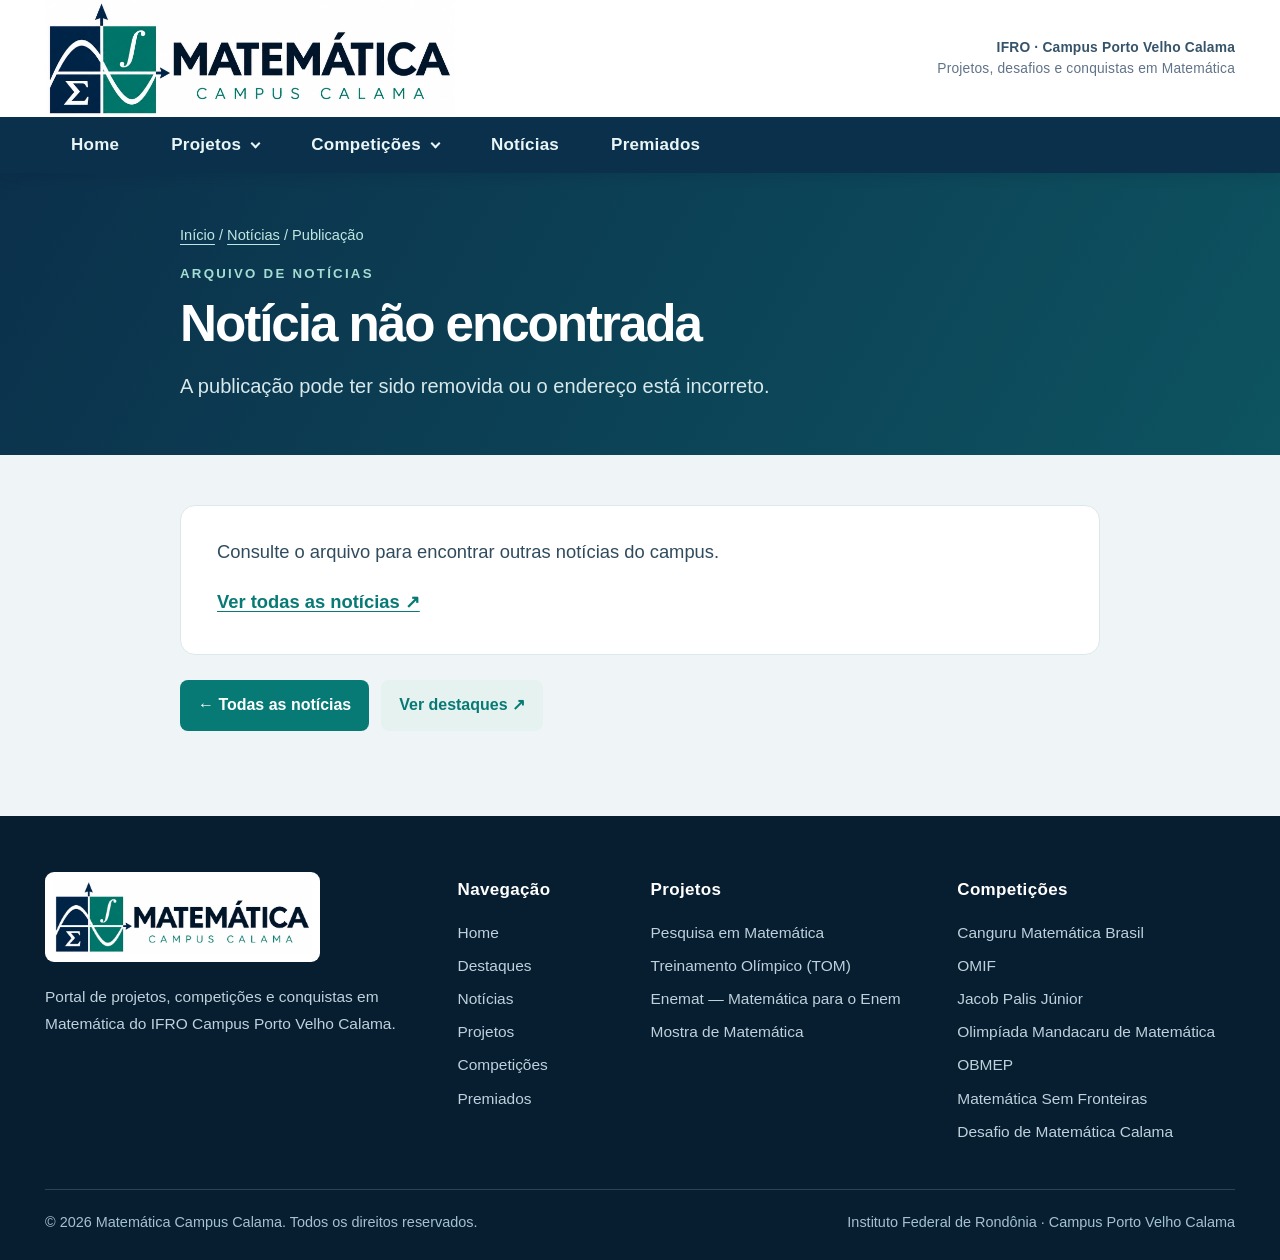
==== commit 0b51298f: "atualização notícias" ====
--- a/noticia.html
+++ b/noticia.html
@@ -1,5 +1,4 @@
 <!DOCTYPE html>
-
 <html lang="pt-BR">
 <head>
 <meta charset="utf-8"/>
@@ -7,8 +6,8 @@
 <meta content="#0a2941" name="theme-color"/>
 <meta content="Projetos, competições e notícias da Matemática no IFRO Campus Porto Velho Calama. Conheça o TOM, as olimpíadas e o Desafio Calama." name="description"/>
 <title>Notícia | Matemática Campus Calama</title>
-<link href="style.css" rel="stylesheet"/>
-<link as_="image" href="imagens/logo-matematica-calama.webp" rel="preload"/></head>
+<link href="style.css?v=10" rel="stylesheet"/>
+<link as="image" href="imagens/logo-matematica-calama.webp" rel="preload"/></head>
 <body>
 <a class="skip-link" href="#conteudo">Pular para o conteúdo</a>
 <!-- Cabeçalho sem a antiga barra superior -->
@@ -28,7 +27,7 @@
 <nav aria-label="Navegação principal" class="site-nav" id="main-navigation">
 <div class="container">
 <ul class="nav-list">
-<li class="nav-item"><a aria-current="page" class="nav-link active" href="index.html">Home</a></li>
+<li class="nav-item"><a class="nav-link" href="index.html">Home</a></li>
 <li class="nav-item has-dropdown">
 <button aria-controls="menu-projetos" aria-expanded="false" class="nav-link nav-button" data-menu-toggle="" type="button">Projetos <span aria-hidden="true" class="chevron"></span></button>
 <div class="dropdown-panel" id="menu-projetos">
@@ -49,31 +48,29 @@
 <a data-alt-url="https://desafiomatematicacalama.netlify.app/" data-pending-page="Desafio de Matemática Calama" href="desafio-calama.html">Desafio de Matemática Calama</a>
 </div>
 </li>
+<li class="nav-item"><a class="nav-link" href="noticias.html">Notícias</a></li>
 <li class="nav-item"><a class="nav-link" data-pending-page="Premiados" href="premiados.html">Premiados</a></li>
 </ul>
 </div>
 </nav>
 </header>
-
 <main id="conteudo">
 <section class="story-hero"><div class="container story-container">
-<p class="breadcrumbs"><a href="index.html#destaques">Início</a> / Notícias</p>
+<p class="breadcrumbs"><a href="index.html">Início</a> / <a href="noticias.html">Notícias</a> / Publicação</p>
 <p class="eyebrow light" id="story-category">MATEMÁTICA NO IFRO CALAMA</p>
 <h1 id="story-title">Notícias</h1>
 <p class="story-lead" id="story-lead">Atividades e notícias do Campus Calama.</p>
+<time class="story-date" id="story-date" hidden></time>
 </div></section>
 <section class="story-section"><div class="container story-container">
-
-  <div class="story-image-frame">
-    <img alt="" class="story-image" decoding="async"
-         id="story-image" loading="eager"/>
+<div class="story-image-frame" id="story-image-frame">
+<img alt="" class="story-image" decoding="async" id="story-image" loading="eager"/>
 </div>
-
 <p class="story-caption" id="story-caption"></p>
 <article class="story-article" id="story-content"></article>
 <nav aria-label="Links relacionados" class="story-actions">
-<a href="index.html#destaques">← Voltar aos destaques</a>
-<a href="index.html#projetos">Conhecer projetos ↗</a>
+<a href="noticias.html">← Todas as notícias</a>
+<a href="index.html#destaques">Ver destaques ↗</a>
 </nav>
 </div></section>
 </main><footer class="footer">
@@ -85,9 +82,10 @@
 <div class="footer-col">
 <h2>Navegação</h2>
 <a href="index.html">Home</a>
-<a href="#destaques">Destaques</a>
-<a href="#projetos">Projetos</a>
-<a href="#competicoes">Competições</a>
+<a href="index.html#destaques">Destaques</a>
+<a href="noticias.html">Notícias</a>
+<a href="index.html#projetos">Projetos</a>
+<a href="index.html#competicoes">Competições</a>
 <a data-pending-page="Premiados" href="premiados.html">Premiados</a>
 </div>
 <div class="footer-col">
@@ -122,96 +120,7 @@
 <p>Estamos preparando a página <strong id="pending-name"></strong> para reunir informações, orientações e links úteis.</p>
 <div class="dialog-actions"><a class="button button-navy" hidden="" href="#" id="pending-alt" rel="noopener noreferrer" target="_blank">Visitar site do evento ↗</a><button class="button button-light" data-close-dialog="" type="button">Voltar à página</button></div>
 </dialog>
-
-<script>(() => {
-  const artigos = {
-    'desafio-2026': {
-      categoria:'COMPETIÇÃO DO CAMPUS',
-      titulo:'Desafio de Matemática Calama: prova em 10 de novembro',
-      subtitulo:'A competição do campus convida estudantes a exercitar o raciocínio e a criatividade matemática.',
-      imagem:'imagens/desafio-calama-banner.webp',
-      legenda:'Identidade visual do Desafio de Matemática Calama 2026.',
-      largo:true,
-      paragrafos:[
-        'O Desafio de Matemática Calama integra as iniciativas que incentivam o estudo e a resolução de problemas matemáticos no IFRO Campus Porto Velho Calama.',
-        'A prova da edição de 2026 está marcada para terça-feira, 10 de novembro. Os horários informados para aplicação são: matutino, das 8h às 10h30; vespertino, das 14h30 às 17h; e noturno, das 19h às 21h30.',
-        'Para consultar informações específicas e comunicados da organização, utilize o site do evento.'
-      ],
-      link:{url:'https://desafiomatematicacalama.netlify.app/',texto:'Site do Desafio Calama ↗'}
-    },
-    'tom': {
-      categoria:'PROJETO DE ENSINO',
-      titulo:'TOM: Treinamento Olímpico em Matemática',
-      subtitulo:'Treinamento extracurricular de Matemática com ênfase na resolução de problemas.',
-      imagem:'imagens/tom.jpeg',
-      legenda:'Registro de atividade com estudantes e professores no campus.',
-      paragrafos:[
-        'O Treinamento Olímpico em Matemática (TOM) é um projeto de ensino do IFRO Campus Porto Velho Calama voltado ao aprofundamento de conhecimentos matemáticos e à preparação dos estudantes para olimpíadas e competições.',
-        'As atividades exploram problemas de Álgebra, Geometria, Combinatória e Teoria dos Números. As aulas incentivam investigação, criatividade e participação ativa dos estudantes.',
-        'A página específica do TOM reúne informações sobre a metodologia e as orientações de participação.'
-      ],
-      link:{url:'tom.html',texto:'Conhecer o TOM ↗'}
-    },
-    'msf': {
-      categoria:'COMPETIÇÃO POR EQUIPES',
-      titulo:'Matemática Sem Fronteiras: aprender em equipe',
-      subtitulo:'Uma experiência de resolução coletiva de problemas matemáticos.',
-      imagem:'imagens/msf.jpeg',
-      legenda:'Registro de estudantes e professores em atividade acadêmica.',
-      paragrafos:[
-        'A Matemática Sem Fronteiras é uma competição baseada na solução de problemas por equipes. Os participantes precisam dialogar, desenvolver estratégias e construir respostas coletivamente.',
-        'No Campus Porto Velho Calama, a participação em competições como essa complementa o trabalho desenvolvido em projetos de ensino e estimula o interesse pela Matemática.',
-        'As orientações de participação e as datas de cada edição devem ser conferidas nos comunicados oficiais da competição.'
-      ],
-      link:{url:'index.html#competicoes',texto:'Ver competições ↗'}
-    },
-    'mostra': {
-      categoria:'EXTENSÃO',
-      titulo:'Mostra de Matemática: aprender com jogos e experiências',
-      subtitulo:'Uma oportunidade para aproximar a Matemática de diferentes públicos.',
-      imagem:'imagens/mostra_matematica.jpeg',
-      legenda:'Registro de professores com jogos e materiais matemáticos no campus.',
-      paragrafos:[
-        'A Mostra de Matemática é uma iniciativa de extensão relacionada ao Dia Nacional da Matemática e à valorização do conhecimento matemático.',
-        'Jogos, materiais manipuláveis e outras atividades ajudam a apresentar conceitos de forma participativa, aproximando estudantes, professores e visitantes.',
-        'Novas informações e registros poderão ser divulgados nesta página conforme a organização de cada edição.'
-      ],
-      link:{url:'index.html#projetos',texto:'Ver projetos ↗'}
-    }
-  };
-
-
-  const parametros = new URLSearchParams(window.location.search);
-  const chave = parametros.get('slug') || 'desafio-2026';
-  const art = artigos[chave] || artigos['desafio-2026'];
-  document.title = `${art.titulo} | Matemática Campus Calama`;
-  document.getElementById('story-category').textContent=art.categoria;
-  document.getElementById('story-title').textContent=art.titulo;
-  document.getElementById('story-lead').textContent=art.subtitulo;
-  const foto=document.getElementById('story-image');
-  foto.src=art.imagem; foto.alt=art.legenda;
-  if(art.largo) foto.classList.add('story-image-wide');
-  document.getElementById('story-caption').textContent=art.legenda;
-  const conteudo=document.getElementById('story-content');
-  art.paragrafos.forEach(par => { const p=document.createElement('p');p.textContent=par;conteudo.appendChild(p); });
-  const rel=document.createElement('p');
-  const link=document.createElement('a');link.href=art.link.url;link.textContent=art.link.texto;link.style.cssText='color:#087a75;font-weight:750;text-decoration:underline;';
-  if(link.href.startsWith('http')){link.target='_blank';link.rel='noopener noreferrer';}
-  rel.appendChild(link);conteudo.appendChild(rel);
-
-  const menuButton=document.querySelector('.mobile-toggle');
-  const siteNav=document.querySelector('.site-nav');
-  const submenuButtons=[...document.querySelectorAll('[data-menu-toggle]')];
-  function closeSubmenus(except=null){submenuButtons.forEach(button=>{if(button!==except){button.setAttribute('aria-expanded','false');button.closest('.has-dropdown').classList.remove('is-open');}});}
-  menuButton?.addEventListener('click',()=>{const open=menuButton.getAttribute('aria-expanded')!=='true';menuButton.setAttribute('aria-expanded',String(open));menuButton.setAttribute('aria-label',open?'Fechar menu':'Abrir menu');siteNav.classList.toggle('nav-open',open);if(!open)closeSubmenus();});
-  submenuButtons.forEach(button=>button.addEventListener('click',()=>{const open=button.getAttribute('aria-expanded')==='true';closeSubmenus(button);button.setAttribute('aria-expanded',String(!open));button.closest('.has-dropdown').classList.toggle('is-open',!open);}));
-  document.addEventListener('click',e=>{if(!e.target.closest('.site-nav'))closeSubmenus();});
-  document.addEventListener('keydown',e=>{if(e.key==='Escape'){closeSubmenus();if(siteNav.classList.contains('nav-open'))menuButton.click();}});
-  siteNav.querySelectorAll('a').forEach(link=>link.addEventListener('click',()=>{closeSubmenus();if(siteNav.classList.contains('nav-open'))menuButton.click();}));
-  const dialog=document.getElementById('pending-dialog');const dialogName=document.getElementById('pending-name');const altLink=document.getElementById('pending-alt');
-  document.querySelectorAll('[data-pending-page]').forEach(link=>link.addEventListener('click',e=>{e.preventDefault();dialogName.textContent=link.dataset.pendingPage;const alt=link.dataset.altUrl;altLink.hidden=!alt;if(alt)altLink.href=alt;if(typeof dialog.showModal==='function')dialog.showModal();else dialog.setAttribute('open','');}));
-  document.querySelectorAll('[data-close-dialog]').forEach(b=>b.addEventListener('click',()=>dialog.close()));
-  dialog?.addEventListener('click',e=>{if(e.target===dialog)dialog.close();});
-  document.getElementById('copyright-year').textContent=new Date().getFullYear();
-})();</script></body>
+<script src="site-base.js?v=1" defer></script>
+<script src="noticias.js?v=1" defer></script>
+</body>
 </html>
--- a/style.css
+++ b/style.css
@@ -546,3 +546,66 @@
 @media (max-width: 680px) {
   .competition-logo { height: 172px; }
 }
+
+
+/* ===== ARQUIVO DE NOTÍCIAS — HOME + PÁGINAS INTERNAS ===== */
+.spotlights-more { display:flex; justify-content:center; margin-top:24px; }
+.spotlights-more a {
+  display:inline-flex; align-items:center; gap:10px; padding:11px 21px;
+  border:1px solid #b3d9d4; border-radius:9px; background:#fff;
+  color:var(--teal); font-weight:750; font-size:.94rem;
+  transition:background .2s ease, border-color .2s ease;
+}
+.spotlights-more a:hover {background:#e7f3f1; border-color:#84bcb4;}
+.mosaic-visual-banner img { object-fit:contain; }
+.story-date { display:block; margin-top:13px; font-size:.86rem; color:#c6ebe6; }
+.story-related-link {color:var(--teal); font-weight:750; text-decoration:underline; text-underline-offset:3px;}
+.news-archive-section { background:var(--mist); padding:46px 0 90px; min-height:470px; }
+.news-toolbar {
+  display:grid; grid-template-columns:minmax(0,1fr) minmax(195px,260px);
+  align-items:end; gap:20px; padding:23px; border-radius:15px;
+  border:1px solid var(--line); background:white; box-shadow:0 8px 25px rgba(7,35,57,.035);
+}
+.news-field {display:flex; flex-direction:column; gap:8px;}
+.news-field label {font-size:.87rem; font-weight:760; color:var(--navy);}
+.news-field input, .news-field select {
+  width:100%; min-height:46px; padding:10px 13px; background:#fff;
+  border:1px solid #bfcdd3; border-radius:8px; font:inherit; font-size:.95rem;
+  color:var(--ink);
+}
+.news-field input:focus-visible, .news-field select:focus-visible {
+  outline:3px solid #d7b66f; outline-offset:2px; border-color:var(--teal);
+}
+.news-results-count {margin:24px 0 17px; color:#536c7a; font-size:.9rem;}
+.news-archive-grid {display:grid; grid-template-columns:repeat(3,minmax(0,1fr)); gap:20px;}
+.news-card {min-width:0; overflow:hidden; border:1px solid #dce6e9; background:white; border-radius:14px; box-shadow:0 9px 24px rgba(7,35,57,.04); transition:transform .18s,box-shadow .18s;}
+.news-card:hover {transform:translateY(-3px); box-shadow:0 16px 38px rgba(7,35,57,.10);}
+.news-card-link {height:100%; display:flex; flex-direction:column;}
+.news-card-visual {height:188px; background:#f4f8f8; overflow:hidden; display:grid; place-items:center;}
+.news-card-visual img {height:100%; width:100%; object-fit:cover;}
+.news-card-visual--contain img {object-fit:contain;}
+.news-card-body {display:flex; flex-direction:column; flex:1; align-items:flex-start; padding:21px 22px 24px;}
+.news-card-meta {display:flex; flex-wrap:wrap; gap:5px 12px; align-items:center;}
+.news-card-category {font-size:.68rem; font-weight:800; letter-spacing:.075em; color:var(--teal); text-transform:uppercase;}
+.news-card-date {font-size:.75rem; color:var(--muted);}
+.news-card-body h2 {color:var(--navy); font-size:1.25rem; line-height:1.3; margin:10px 0 9px; font-weight:750;}
+.news-card-body p {font-size:.92rem; line-height:1.55; color:var(--muted); margin:0 0 16px;}
+.news-card-read {font-size:.9rem; color:var(--teal); font-weight:770; margin-top:auto;}
+.news-card-link:hover .news-card-read {text-decoration:underline;}
+.news-pagination {display:flex; flex-wrap:wrap; justify-content:center; gap:8px; margin:34px 0 0;}
+.news-page-button {padding:9px 13px; min-height:40px; min-width:42px; background:white; border:1px solid #ccdadd; border-radius:8px; color:var(--navy); font-weight:700;}
+.news-page-button:hover:not(:disabled) {background:#e4f2ef; border-color:var(--teal);}
+.news-page-button.is-current {background:var(--navy); color:white; border-color:var(--navy);}
+.news-page-button:disabled {opacity:.45; cursor:default;}
+.news-empty, .news-error {grid-column:1/-1; background:#fff; border:1px solid var(--line); border-radius:12px; padding:32px; color:var(--muted); font-size:1rem;}
+.news-error {border-color:#e7bfbf; color:#8b3434;}
+.news-no-image {font-size:.9rem; color:var(--muted); font-weight:700; text-align:center; padding:20px;}
+@media (max-width:900px){.news-archive-grid {grid-template-columns:repeat(2,minmax(0,1fr));}}
+@media (max-width:680px){
+  .news-archive-section {padding:26px 0 64px;}
+  .news-toolbar {grid-template-columns:1fr; gap:15px; padding:17px;}
+  .news-archive-grid {grid-template-columns:1fr; gap:15px;}
+  .news-card-visual {height:215px;}
+  .news-card-body {padding:19px;}
+  .spotlights-more {margin-top:20px;}
+}
